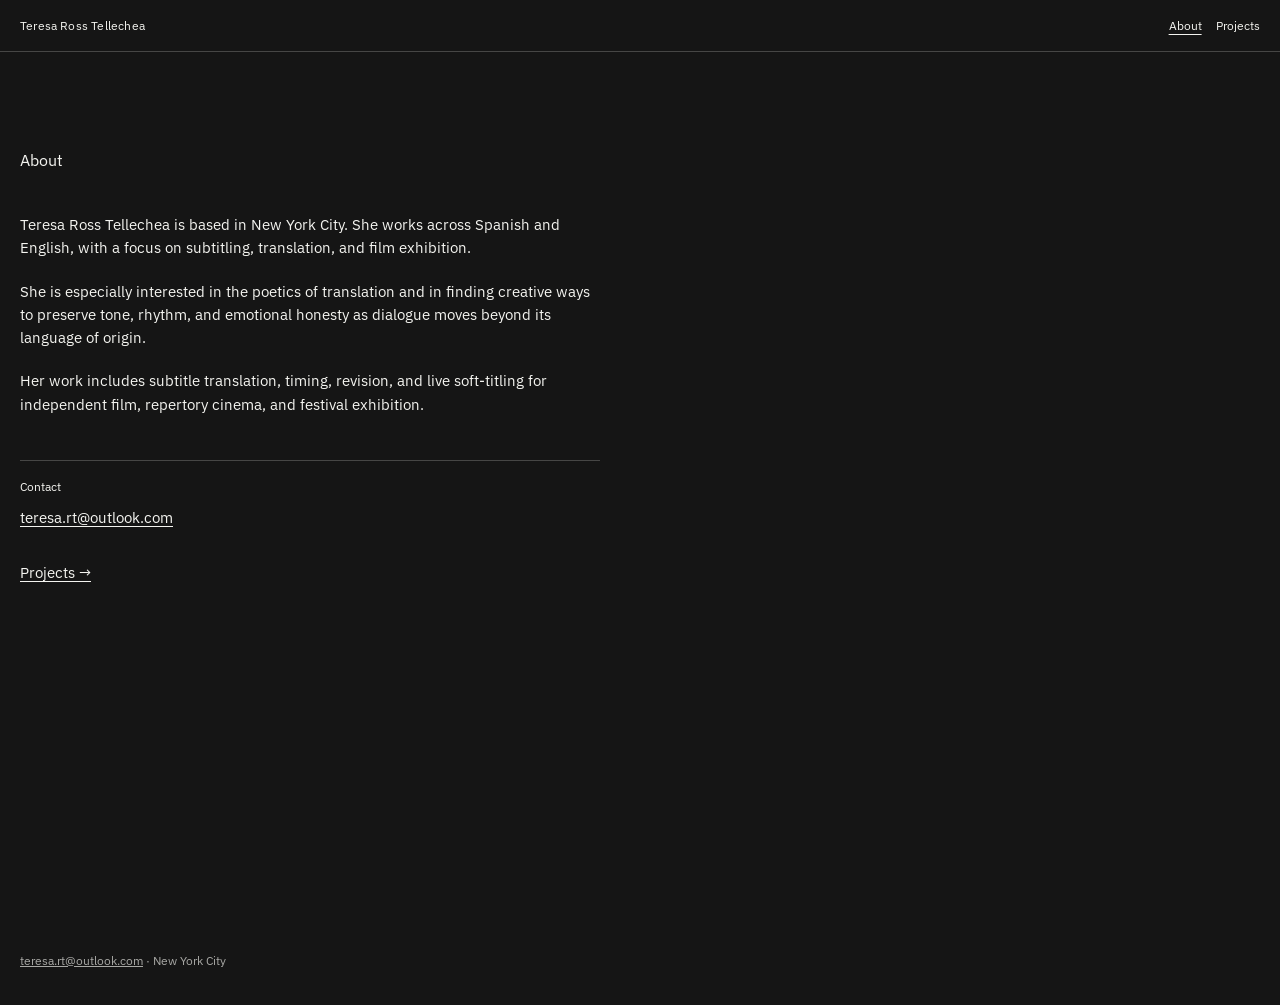
==== index.html @ ae058c92 "Add files via upload" ====
<!DOCTYPE html>
<html lang="en">
<head>
  <meta charset="UTF-8">
  <meta name="viewport" content="width=device-width, initial-scale=1.0">
  <title>Teresa Ross Tellechea</title>
  <link rel="preconnect" href="https://fonts.googleapis.com">
  <link rel="preconnect" href="https://fonts.gstatic.com" crossorigin>
  <link href="https://fonts.googleapis.com/css2?family=IBM+Plex+Sans:ital,wght@0,300;0,400;0,500;1,400&display=swap" rel="stylesheet">
  <link rel="stylesheet" href="style.css">
</head>
<body>
  <header class="site-header">
    <a class="site-title" href="index.html">Teresa Ross Tellechea</a>
    <nav aria-label="Primary navigation">
      <a href="index.html" aria-current="page">About</a>
      <a href="projects.html">Projects</a>
    </nav>
  </header>

  <main>
    <section class="minimal-page">
      <div class="minimal-block">
        <h1>About</h1>

        <p>
          Teresa Ross Tellechea is based in New York City. She works across
          Spanish and English, with a focus on subtitling, translation, and
          film exhibition.
        </p>

        <p>
          She is especially interested in the poetics of translation and in
          finding creative ways to preserve tone, rhythm, and emotional honesty
          as dialogue moves beyond its language of origin.
        </p>

        <p>
          Her work includes subtitle translation, timing, revision, and live soft-titling for independent film, repertory cinema, and
          festival exhibition.
        </p>

        <div class="contact-block">
          <h2>Contact</h2>
          <p>
            <a href="mailto:teresa.rt@outlook.com">teresa.rt@outlook.com</a>
          </p>
        </div>

        <p>
          <a class="text-link" href="projects.html">Projects →</a>
        </p>
      </div>
    </section>
  </main>

  <footer>
    <p>
      <a href="mailto:teresa.rt@outlook.com">teresa.rt@outlook.com</a>
      · New York City
    </p>
  </footer>
</body>
</html>
---- style.css ----
* { box-sizing: border-box; }
:root { --background:#151515; --panel:#171717; --panel-deep:#0d0d0d; --text:#f4f4f0; --muted:rgba(244,244,240,.66); --subtle:rgba(244,244,240,.42); --line:rgba(244,244,240,.22); }
html { scroll-behavior:smooth; }
body { margin:0; background:var(--background); color:var(--text); font-family:"IBM Plex Sans",Helvetica,Arial,sans-serif; font-size:15px; line-height:1.55; }
html,body,body * { cursor:url("images/popcorn-pixel-cursor.png") 10 10, auto; }
a { color:inherit; }
.site-header { display:flex; justify-content:space-between; align-items:center; gap:2rem; padding:1rem 1.25rem; border-bottom:1px solid var(--line); }
.site-header a { text-decoration:none; }
.site-title, nav a { font-size:.78rem; }
.site-title { letter-spacing:.015em; }
nav { display:flex; gap:.9rem; }
nav a:hover, nav a:focus-visible, nav a[aria-current="page"] { text-decoration:underline; text-underline-offset:.22rem; }
main { padding:0 1.25rem; }
.minimal-page { min-height:calc(100vh - 60px); padding:6rem 0 4rem; }
.minimal-block { max-width:580px; }
h1 { margin:0 0 2.5rem; font-size:1rem; font-weight:400; }
.minimal-block p { margin:0 0 1.25rem; }
.text-link { text-underline-offset:.2rem; }
.contact-block { margin:2.75rem 0 2rem; padding-top:1rem; border-top:1px solid var(--line); }
.contact-block h2 { margin:0 0 .6rem; font-size:.78rem; font-weight:400; }
.contact-block p { margin:0; }
.contact-block a { text-underline-offset:.2rem; }
.projects-intro { padding:2.6rem 0 1.4rem; }
.minimal-projects-intro h1 { margin-bottom:.55rem; }
.projects-intro p { margin:0; color:var(--muted); font-size:.75rem; }
.project-grid { display:grid; grid-template-columns:repeat(2,minmax(0,1fr)); border-top:1px solid var(--line); border-left:1px solid var(--line); }
.project-card { min-width:0; aspect-ratio:4/3; overflow:hidden; border-right:1px solid var(--line); border-bottom:1px solid var(--line); background:var(--panel-deep); }
.project-toggle { position:relative; display:block; width:100%; height:100%; padding:0; overflow:hidden; border:0; background:transparent; color:inherit; font:inherit; text-align:left; }
.project-image,.project-description { position:absolute; inset:0; transition:opacity 200ms ease; }
.project-image { display:block; background-position:center; background-size:cover; opacity:1; }
.project-image-1 { background-image:url("images/laurel-hardy.png"); }
.project-image-2 { background-image:url("images/ann-demeulemeester.png"); }
.project-image-3 { background-image:url("images/outrider.png"); }
.project-image-4 { background-image:url("images/lilith.png"); }
.project-toggle:hover .project-image { opacity:.9; }
.project-description { display:flex; flex-direction:column; align-items:flex-start; padding:clamp(1.35rem,3vw,2.35rem); overflow-y:auto; background:var(--panel); color:var(--text); text-align:left; opacity:0; pointer-events:none; }
.project-title { display:block; margin:0 0 .45rem; max-width:100%; font-size:clamp(1.2rem,2vw,1.55rem); font-weight:500; line-height:1.2; }
.project-title em { font-style:italic; font-weight:400; }
.project-meta { display:block; margin-bottom:.18rem; color:var(--muted); font-size:.79rem; line-height:1.45; }
.project-role { display:block; margin-bottom:1.2rem; color:var(--subtle); font-size:.79rem; line-height:1.45; }
.project-copy { display:block; max-width:38rem; font-size:clamp(.84rem,1vw,.96rem); line-height:1.68; }
.project-link { position:relative; z-index:2; display:inline-block; width:fit-content; margin-top:auto; padding-top:1.4rem; color:var(--muted); font-size:.78rem; text-decoration:none; border-bottom:1px solid transparent; }
.project-link:hover,.project-link:focus-visible { color:var(--text); border-bottom-color:currentColor; }
.project-close { display:block; margin-top:.8rem; color:var(--subtle); font-size:.7rem; }
.project-card.is-open .project-image { opacity:0; }
.project-card.is-open .project-description { opacity:1; pointer-events:auto; }
.project-toggle:focus-visible { outline:2px solid var(--text); outline-offset:-4px; }
footer { padding:3rem 1.25rem 1.5rem; color:var(--muted); font-size:.72rem; }
@media (max-width:760px) { .site-header{align-items:flex-start;flex-direction:column;gap:.5rem;padding:.9rem 1rem;} main{padding:0 1rem;} .minimal-page{min-height:auto;padding:4rem 0 3rem;} .projects-intro{padding:2.25rem 0 1.25rem;} .project-grid{grid-template-columns:1fr;} .project-card{aspect-ratio:5/4;} .project-description{padding:1.35rem;} footer{padding:2.5rem 1rem 1.25rem;} }
@media (prefers-reduced-motion:reduce) { *,*::before,*::after { scroll-behavior:auto !important; transition-duration:.01ms !important; } }
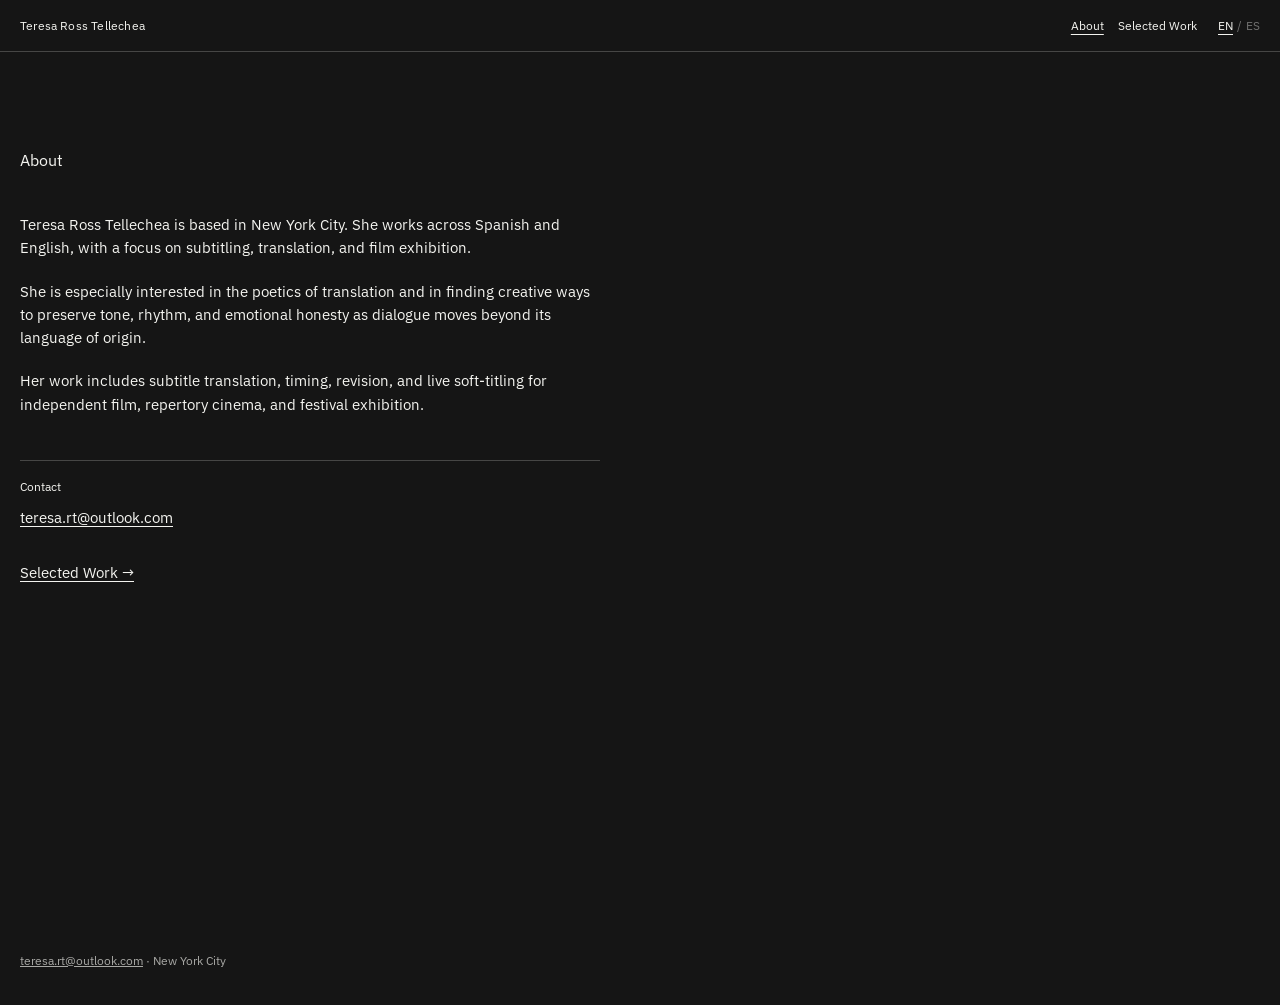
==== commit 19a773eb: "Add files via upload" ====
--- a/index.html
+++ b/index.html
@@ -8,47 +8,62 @@
   <link rel="preconnect" href="https://fonts.gstatic.com" crossorigin>
   <link href="https://fonts.googleapis.com/css2?family=IBM+Plex+Sans:ital,wght@0,300;0,400;0,500;1,400&display=swap" rel="stylesheet">
   <link rel="stylesheet" href="style.css">
+  <link rel="icon" type="image/x-icon" href="./favicon.ico?v=4">
+  <link rel="icon" type="image/png" sizes="32x32" href="./favicon-32x32.png">
+  <link rel="icon" type="image/png" sizes="16x16" href="./favicon-16x16.png">
+  <link rel="apple-touch-icon" href="./apple-touch-icon.png">
+  <link rel="manifest" href="./site.webmanifest">
 </head>
 <body>
   <header class="site-header">
     <a class="site-title" href="index.html">Teresa Ross Tellechea</a>
-    <nav aria-label="Primary navigation">
-      <a href="index.html" aria-current="page">About</a>
-      <a href="projects.html">Projects</a>
-    </nav>
+    <div class="header-controls">
+      <nav aria-label="Primary navigation">
+        <a href="index.html" aria-current="page" data-i18n="navAbout">About</a>
+        <a href="projects.html" data-i18n="navWork">Selected Work</a>
+      </nav>
+
+      <div class="language-switcher" aria-label="Language">
+        <button type="button" class="language-button is-active" data-language="en"
+                aria-pressed="true">EN</button>
+        <span aria-hidden="true">/</span>
+        <button type="button" class="language-button" data-language="es"
+                aria-pressed="false">ES</button>
+      </div>
+    </div>
   </header>
 
   <main>
     <section class="minimal-page">
       <div class="minimal-block">
-        <h1>About</h1>
+        <h1 data-i18n="aboutHeading">About</h1>
 
-        <p>
+        <p data-i18n="aboutP1">
           Teresa Ross Tellechea is based in New York City. She works across
           Spanish and English, with a focus on subtitling, translation, and
           film exhibition.
         </p>
 
-        <p>
+        <p data-i18n="aboutP2">
           She is especially interested in the poetics of translation and in
           finding creative ways to preserve tone, rhythm, and emotional honesty
           as dialogue moves beyond its language of origin.
         </p>
 
-        <p>
-          Her work includes subtitle translation, timing, revision, and live soft-titling for independent film, repertory cinema, and
-          festival exhibition.
+        <p data-i18n="aboutP3">
+          Her work includes subtitle translation, timing, revision, and live
+          soft-titling for independent film, repertory cinema, and festival exhibition.
         </p>
 
         <div class="contact-block">
-          <h2>Contact</h2>
+          <h2 data-i18n="contactHeading">Contact</h2>
           <p>
             <a href="mailto:teresa.rt@outlook.com">teresa.rt@outlook.com</a>
           </p>
         </div>
 
         <p>
-          <a class="text-link" href="projects.html">Projects →</a>
+          <a class="text-link" href="projects.html" data-i18n="aboutWorkLink">Selected Work →</a>
         </p>
       </div>
     </section>
@@ -57,8 +72,9 @@
   <footer>
     <p>
       <a href="mailto:teresa.rt@outlook.com">teresa.rt@outlook.com</a>
-      · New York City
+      · <span data-i18n="location">New York City</span>
     </p>
   </footer>
+  <script src="script.js"></script>
 </body>
 </html>
--- a/style.css
+++ b/style.css
@@ -48,3 +48,47 @@
 footer { padding:3rem 1.25rem 1.5rem; color:var(--muted); font-size:.72rem; }
 @media (max-width:760px) { .site-header{align-items:flex-start;flex-direction:column;gap:.5rem;padding:.9rem 1rem;} main{padding:0 1rem;} .minimal-page{min-height:auto;padding:4rem 0 3rem;} .projects-intro{padding:2.25rem 0 1.25rem;} .project-grid{grid-template-columns:1fr;} .project-card{aspect-ratio:5/4;} .project-description{padding:1.35rem;} footer{padding:2.5rem 1rem 1.25rem;} }
 @media (prefers-reduced-motion:reduce) { *,*::before,*::after { scroll-behavior:auto !important; transition-duration:.01ms !important; } }
+
+
+/* ---------- Language switcher ---------- */
+
+.header-controls {
+  display: flex;
+  align-items: center;
+  gap: 1.3rem;
+}
+
+.language-switcher {
+  display: flex;
+  align-items: center;
+  gap: 0.25rem;
+  color: var(--subtle);
+  font-size: 0.72rem;
+}
+
+.language-button {
+  padding: 0;
+  border: 0;
+  background: transparent;
+  color: var(--subtle);
+  font: inherit;
+}
+
+.language-button:hover,
+.language-button:focus-visible,
+.language-button.is-active {
+  color: var(--text);
+}
+
+.language-button.is-active {
+  text-decoration: underline;
+  text-underline-offset: 0.22rem;
+}
+
+@media (max-width: 760px) {
+  .header-controls {
+    width: 100%;
+    justify-content: space-between;
+    gap: 1rem;
+  }
+}
